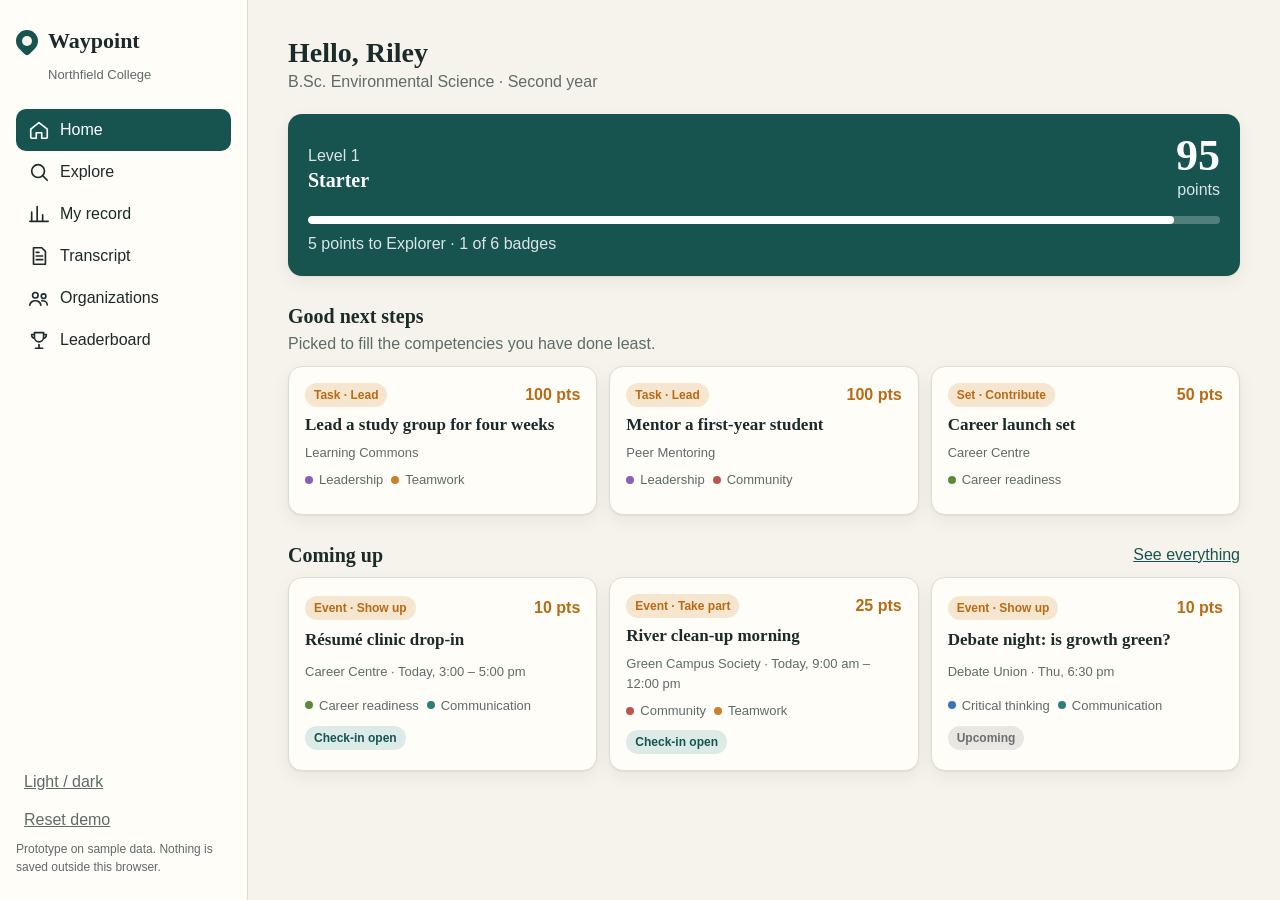
==== app/index.html @ 7ad9df52 "Add Waypoint: front-end prototype of a student engagement app A static single-page app in app/ (no b" ====
<!doctype html>
<html lang="en">
<head>
<meta charset="utf-8">
<meta name="viewport" content="width=device-width, initial-scale=1">
<title>Waypoint</title>
<link rel="icon" href="data:image/svg+xml,%3Csvg xmlns=%27http://www.w3.org/2000/svg%27 viewBox=%270 0 32 32%27%3E%3Ccircle cx=%2716%27 cy=%2716%27 r=%2714%27 fill=%27%2317544f%27/%3E%3Ccircle cx=%2716%27 cy=%2716%27 r=%276%27 fill=%27%23f6f3ec%27/%3E%3C/svg%3E">
<link rel="stylesheet" href="styles.css">
</head>
<body>
<a class="skip" href="#main">Skip to content</a>
<div class="shell">
  <aside class="side" aria-label="Main">
    <div class="brand"><span class="mark" aria-hidden="true"></span><span id="brandName">Waypoint</span></div>
    <div class="college" id="college"></div>
    <nav id="nav" class="nav"></nav>
    <div class="side-foot">
      <button class="link" data-action="theme">Light / dark</button>
      <button class="link" data-action="reset">Reset demo</button>
      <p class="fine">Prototype on sample data. Nothing is saved outside this browser.</p>
    </div>
  </aside>
  <div class="col">
    <header class="top">
      <div class="brand small"><span class="mark" aria-hidden="true"></span><span id="brandName2">Waypoint</span></div>
      <div class="top-actions">
        <button class="link" data-action="theme" aria-label="Switch light or dark">Theme</button>
        <button class="link" data-action="reset">Reset</button>
      </div>
    </header>
    <main id="main" tabindex="-1"></main>
  </div>
  <nav id="tabs" class="tabs" aria-label="Main"></nav>
</div>
<div id="toast" class="toast" role="status" aria-live="polite"></div>
<script src="data.js"></script>
<script src="app.js"></script>
</body>
</html>
---- app/styles.css ----
:root {
  --bg: #f6f3ec; --surface: #fffdf8; --ink: #1b2a2a; --muted: #5d6b69; --line: #e2dccf;
  --brand: #17544f; --brand-ink: #ffffff; --brand-soft: #dcebe7; --accent: #b86a14; --accent-soft: #f6e6cf;
  --ok: #2c6e3f; --ok-soft: #dff0e2; --warn: #8a5a00; --warn-soft: #f7ebc8; --off: #6b6f72; --off-soft: #e9e7e1;
  --hero-bg: #17544f; --hero-ink: #ffffff;
  --radius: 14px; --shadow: 0 1px 2px rgba(27,42,42,.06), 0 6px 18px rgba(27,42,42,.06);
}
:root[data-theme="dark"] {
  --bg: #111817; --surface: #19221f; --ink: #e8ece8; --muted: #9aa8a4; --line: #2b3733;
  --brand: #6fc5ba; --brand-ink: #0e1a18; --brand-soft: #1f3531; --accent: #e9a552; --accent-soft: #3a2c17;
  --hero-bg: #1d4a45; --hero-ink: #eef4f1;
    --ok: #7fce93; --ok-soft: #1d3324; --warn: #e6c36a; --warn-soft: #3a3118; --off: #a3a8a6; --off-soft: #262d2b;
  --shadow: 0 1px 2px rgba(0,0,0,.3);
}
@media (prefers-color-scheme: dark) {
  :root:not([data-theme="light"]) {
    --bg: #111817; --surface: #19221f; --ink: #e8ece8; --muted: #9aa8a4; --line: #2b3733;
    --brand: #6fc5ba; --brand-ink: #0e1a18; --brand-soft: #1f3531; --accent: #e9a552; --accent-soft: #3a2c17;
    --hero-bg: #1d4a45; --hero-ink: #eef4f1;
    --ok: #7fce93; --ok-soft: #1d3324; --warn: #e6c36a; --warn-soft: #3a3118; --off: #a3a8a6; --off-soft: #262d2b;
    --shadow: 0 1px 2px rgba(0,0,0,.3);
  }
}
* { box-sizing: border-box; }
html { -webkit-text-size-adjust: 100%; }
body { margin: 0; background: var(--bg); color: var(--ink);
  font: 16px/1.5 ui-sans-serif, -apple-system, BlinkMacSystemFont, "Segoe UI", Inter, Roboto, sans-serif; }
h1, h2, h3 { font-family: ui-serif, Georgia, "Iowan Old Style", "Times New Roman", serif; line-height: 1.2; margin: 0; font-weight: 600; }
h1 { font-size: 28px; } h2 { font-size: 20px; } h3 { font-size: 17px; }
p { margin: 0; }
a { color: var(--brand); }
button, input, select, textarea { font: inherit; color: inherit; }
:focus-visible { outline: 3px solid var(--accent); outline-offset: 2px; border-radius: 6px; }
main:focus-visible { outline: none; }
.skip { position: absolute; left: -999px; top: 8px; background: var(--surface); padding: 8px 12px; border-radius: 8px; z-index: 50; }
.skip:focus { left: 8px; }

/* Layout: phone first */
.shell { min-height: 100vh; }
.side { display: none; }
.col { min-width: 0; }
.top { display: flex; align-items: center; justify-content: space-between; padding: 12px 16px; position: sticky; top: 0;
  background: var(--bg); border-bottom: 1px solid var(--line); z-index: 10; }
main { padding: 20px 16px 96px; max-width: 1040px; margin: 0 auto; outline: none; overflow-wrap: anywhere; }
.tabs { position: fixed; left: 0; right: 0; bottom: 0; display: flex; background: var(--surface); border-top: 1px solid var(--line);
  padding: 6px 4px calc(6px + env(safe-area-inset-bottom)); z-index: 20; }
.tabs a { flex: 1; min-width: 0; text-align: center; text-decoration: none; color: var(--muted); font-size: 11px; padding: 6px 2px; border-radius: 10px; }
.tabs a svg { display: block; margin: 0 auto 2px; }
.tabs a.on { color: var(--brand); font-weight: 600; background: var(--brand-soft); }

.brand { display: flex; align-items: center; gap: 10px; font-family: ui-serif, Georgia, serif; font-size: 22px; font-weight: 600; }
.brand.small { font-size: 19px; }
.mark { width: 22px; height: 22px; border-radius: 50% 50% 50% 4px; background: var(--brand); transform: rotate(-45deg); position: relative; flex: none; }
.mark::after { content: ""; position: absolute; inset: 6px; border-radius: 50%; background: var(--bg); }
.link { background: none; border: 0; padding: 6px 8px; color: var(--muted); cursor: pointer; text-decoration: underline; border-radius: 6px; }
.link:hover { color: var(--ink); }
.top-actions { display: flex; gap: 2px; }
.fine { font-size: 12px; color: var(--muted); }

@media (min-width: 900px) {
  .shell { display: grid; grid-template-columns: 248px minmax(0, 1fr); }
  .side { display: flex; flex-direction: column; gap: 6px; padding: 24px 16px; border-right: 1px solid var(--line);
    position: sticky; top: 0; height: 100vh; background: var(--surface); }
  .college { color: var(--muted); font-size: 13px; margin: 2px 0 18px 32px; }
  .nav a { display: flex; align-items: center; gap: 10px; padding: 9px 12px; border-radius: 10px; color: var(--ink); text-decoration: none; }
  .nav a:hover { background: var(--off-soft); }
  .nav a.on { background: var(--brand); color: var(--brand-ink); }
  .side-foot { margin-top: auto; display: flex; flex-direction: column; align-items: flex-start; gap: 2px; }
  .top, .tabs { display: none; }
  main { padding: 36px 40px 64px; }
}

/* Blocks */
.stack { display: grid; gap: 16px; }
.head { display: flex; flex-wrap: wrap; align-items: end; justify-content: space-between; gap: 8px 16px; margin-bottom: 4px; }
.sub { color: var(--muted); }
.card { background: var(--surface); border: 1px solid var(--line); border-radius: var(--radius); padding: 16px; box-shadow: var(--shadow); min-width: 0; }
.grid { display: grid; gap: 12px; grid-template-columns: repeat(auto-fill, minmax(min(100%, 280px), 1fr)); }
.row { display: flex; flex-wrap: wrap; align-items: center; gap: 8px; }
.between { justify-content: space-between; }
.sect { margin-top: 12px; }
.sect > h2 { margin-bottom: 10px; }

.hero { background: var(--hero-bg); color: var(--hero-ink); border: 0; padding: 20px; }
.hero .sub { color: inherit; opacity: .85; }
.hero .big { font: 600 44px/1 ui-serif, Georgia, serif; }
.hero .bar { background: rgba(255,255,255,.25); }
.hero .bar > i { background: var(--hero-ink); }
.bar { height: 8px; border-radius: 99px; background: var(--off-soft); overflow: hidden; }
.bar > i { display: block; height: 100%; border-radius: 99px; background: var(--brand); }

.pill { display: inline-flex; align-items: center; gap: 6px; font-size: 12px; font-weight: 600; padding: 3px 9px; border-radius: 99px;
  background: var(--off-soft); color: var(--off); white-space: nowrap; }
.pill.ok { background: var(--ok-soft); color: var(--ok); }
.pill.warn { background: var(--warn-soft); color: var(--warn); }
.pill.live { background: var(--brand-soft); color: var(--brand); }
.pill.accent { background: var(--accent-soft); color: var(--accent); }
.dot { width: 8px; height: 8px; border-radius: 50%; flex: none; }
.comp { display: inline-flex; align-items: center; gap: 6px; font-size: 13px; color: var(--muted); }

.act { display: grid; gap: 8px; text-decoration: none; color: inherit; }
.act:hover { border-color: var(--brand); }
.act .meta { font-size: 13px; color: var(--muted); }
.pts { font-weight: 700; color: var(--accent); white-space: nowrap; }

.btn { display: inline-flex; align-items: center; justify-content: center; gap: 8px; min-height: 44px; padding: 10px 16px;
  border-radius: 10px; border: 1px solid var(--brand); background: var(--brand); color: var(--brand-ink); font-weight: 600; cursor: pointer; text-decoration: none; }
.btn.ghost { background: transparent; color: var(--brand); }
.btn[disabled] { opacity: .5; cursor: not-allowed; }
label { font-weight: 600; display: block; margin-bottom: 6px; }
input[type=text], input[type=search], select, textarea { width: 100%; min-height: 44px; padding: 10px 12px; border-radius: 10px;
  border: 1px solid var(--line); background: var(--surface); }
textarea { min-height: 140px; resize: vertical; }
.filters { display: grid; gap: 10px; grid-template-columns: repeat(auto-fit, minmax(min(100%, 170px), 1fr)); }
.hint { font-size: 13px; color: var(--muted); margin-top: 6px; }
.err { color: #b3261e; font-weight: 600; margin-top: 6px; }
:root[data-theme="dark"] .err { color: #ff9a90; }
.note { border-left: 4px solid var(--accent); background: var(--accent-soft); padding: 10px 12px; border-radius: 0 10px 10px 0; }
.switch { display: flex; align-items: center; gap: 10px; cursor: pointer; font-weight: 400; margin: 0; }
.switch input { width: 20px; height: 20px; accent-color: var(--brand); }

.badge { display: grid; grid-template-columns: 52px minmax(0, 1fr); gap: 12px; align-items: center; }
.medal { width: 52px; height: 52px; border-radius: 50%; display: grid; place-items: center; background: var(--off-soft); color: var(--off);
  font: 700 18px ui-serif, Georgia, serif; border: 2px dashed var(--line); }
.badge.got .medal { background: var(--accent-soft); color: var(--accent); border: 2px solid var(--accent); }

.cmap { display: grid; gap: 10px; }
.cmap .line { display: grid; grid-template-columns: minmax(0, 150px) minmax(0, 1fr) 28px; gap: 10px; align-items: center; font-size: 14px; }
.tl { list-style: none; margin: 0; padding: 0; display: grid; gap: 0; }
.tl li { display: grid; grid-template-columns: 64px minmax(0, 1fr) auto; gap: 10px; padding: 10px 0; border-bottom: 1px solid var(--line); align-items: baseline; }
.tl li:last-child { border-bottom: 0; }
.tl .d { color: var(--muted); font-size: 13px; }

.board { list-style: none; margin: 0; padding: 0; counter-reset: r; }
.board li { counter-increment: r; display: grid; grid-template-columns: 32px minmax(0, 1fr) auto; gap: 10px; padding: 10px 4px; border-bottom: 1px solid var(--line); align-items: center; }
.board li::before { content: counter(r); color: var(--muted); font-weight: 700; text-align: center; }
.board li.me { background: var(--brand-soft); border-radius: 10px; border-bottom-color: transparent; font-weight: 600; }
.seg { display: inline-flex; border: 1px solid var(--line); border-radius: 10px; overflow: hidden; }
.seg button { border: 0; background: transparent; padding: 8px 14px; cursor: pointer; min-height: 40px; }
.seg button[aria-pressed="true"] { background: var(--brand); color: var(--brand-ink); font-weight: 600; }

.avatar { width: 40px; height: 40px; border-radius: 50%; background: var(--brand-soft); color: var(--brand); display: grid; place-items: center; font-weight: 700; flex: none; }
.people { list-style: none; margin: 0; padding: 0; display: grid; gap: 10px; }
.people li { display: flex; gap: 10px; align-items: center; }
.back { display: inline-block; margin-bottom: 8px; color: var(--muted); }

/* Transcript */
.paper { background: #fff; color: #1b2a2a; border: 1px solid #d9d4c7; border-radius: 6px; padding: 28px; box-shadow: var(--shadow); }
.paper h2, .paper h3 { color: #17544f; }
.paper .rule { border: 0; border-top: 2px solid #17544f; margin: 14px 0; }
.paper table { width: 100%; border-collapse: collapse; font-size: 14px; }
.paper th, .paper td { text-align: left; padding: 6px 8px 6px 0; border-bottom: 1px solid #e6e1d5; vertical-align: top; }
.paper .muted { color: #5d6b69; }
.scroll { overflow-x: auto; }

.toast { position: fixed; left: 50%; bottom: 84px; transform: translate(-50%, 20px); background: var(--ink); color: var(--bg);
  padding: 10px 16px; border-radius: 99px; opacity: 0; pointer-events: none; transition: .2s; max-width: calc(100vw - 32px); z-index: 40; text-align: center; }
.toast.show { opacity: 1; transform: translate(-50%, 0); }
@media (min-width: 900px) { .toast { bottom: 28px; } }
@media (prefers-reduced-motion: reduce) { .toast { transition: none; } }

@media print {
  .side, .top, .tabs, .toast, .noprint { display: none !important; }
  .shell { display: block; } main { padding: 0; max-width: none; }
  body { background: #fff; } .paper { border: 0; box-shadow: none; padding: 0; }
}
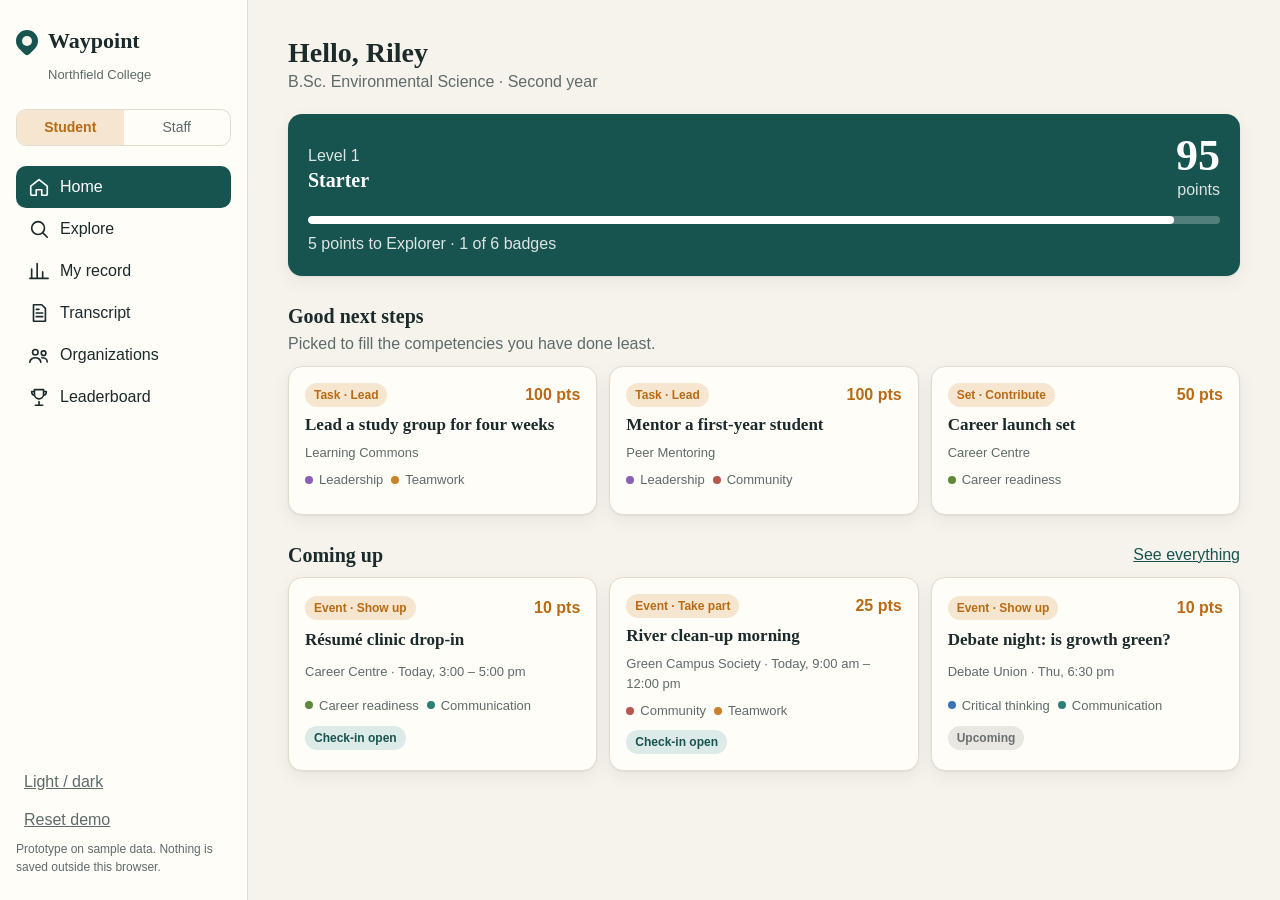
==== commit 1b692f57: "Waypoint: add the staff side A staff view beside the student one, sharing the same browser state: - " ====
--- a/app/index.html
+++ b/app/index.html
@@ -13,6 +13,7 @@
   <aside class="side" aria-label="Main">
     <div class="brand"><span class="mark" aria-hidden="true"></span><span id="brandName">Waypoint</span></div>
     <div class="college" id="college"></div>
+    <div class="roleseg" id="role" role="group" aria-label="View"></div>
     <nav id="nav" class="nav"></nav>
     <div class="side-foot">
       <button class="link" data-action="theme">Light / dark</button>
@@ -24,6 +25,7 @@
     <header class="top">
       <div class="brand small"><span class="mark" aria-hidden="true"></span><span id="brandName2">Waypoint</span></div>
       <div class="top-actions">
+        <a id="roleLink" class="rolelink" href="#/staff/overview">Staff view</a>
         <button class="link" data-action="theme" aria-label="Switch light or dark">Theme</button>
         <button class="link" data-action="reset">Reset</button>
       </div>
@@ -35,5 +37,6 @@
 <div id="toast" class="toast" role="status" aria-live="polite"></div>
 <script src="data.js"></script>
 <script src="app.js"></script>
+<script src="staff.js"></script>
 </body>
 </html>
--- a/app/styles.css
+++ b/app/styles.css
@@ -108,7 +108,7 @@
 .btn.ghost { background: transparent; color: var(--brand); }
 .btn[disabled] { opacity: .5; cursor: not-allowed; }
 label { font-weight: 600; display: block; margin-bottom: 6px; }
-input[type=text], input[type=search], select, textarea { width: 100%; min-height: 44px; padding: 10px 12px; border-radius: 10px;
+input[type=text], input[type=search], input[type=number], select, textarea { width: 100%; min-height: 44px; padding: 10px 12px; border-radius: 10px;
   border: 1px solid var(--line); background: var(--surface); }
 textarea { min-height: 140px; resize: vertical; }
 .filters { display: grid; gap: 10px; grid-template-columns: repeat(auto-fit, minmax(min(100%, 170px), 1fr)); }
@@ -159,6 +159,43 @@
 @media (min-width: 900px) { .toast { bottom: 28px; } }
 @media (prefers-reduced-motion: reduce) { .toast { transition: none; } }
 
+/* ---------- staff side ---------- */
+[hidden] { display: none !important; }
+.roleseg { display: flex; border: 1px solid var(--line); border-radius: 10px; overflow: hidden; margin: 0 0 14px; }
+.roleseg a { flex: 1; text-align: center; padding: 7px 8px; text-decoration: none; color: var(--muted); font-size: 14px; }
+.roleseg a.on { background: var(--accent-soft); color: var(--accent); font-weight: 700; }
+.rolelink { border: 1px solid var(--line); border-radius: 99px; padding: 5px 10px; text-decoration: none; color: var(--ink); font-size: 14px; white-space: nowrap; align-self: center; }
+:root[data-role="staff"] .mark { background: var(--accent); }
+.count { margin-left: auto; background: var(--ink); color: var(--bg); border-radius: 99px; font-size: 12px; font-weight: 700; padding: 1px 7px; }
+.tabs a { position: relative; }
+.tabs .count { position: absolute; top: 2px; left: calc(50% + 6px); margin: 0; }
+.tiles { display: grid; gap: 12px; grid-template-columns: repeat(auto-fit, minmax(min(100%, 150px), 1fr)); }
+.tile { display: block; text-decoration: none; color: inherit; }
+a.tile:hover { border-color: var(--brand); }
+.tile .n { font: 600 34px/1.1 ui-serif, Georgia, serif; }
+.tile .l { color: var(--muted); font-size: 14px; }
+.todo { list-style: none; margin: 6px 0 0; padding: 0; }
+.todo li { display: flex; flex-wrap: wrap; align-items: center; justify-content: space-between; gap: 8px 12px; padding: 10px 0; border-bottom: 1px solid var(--line); }
+.todo li:last-child { border-bottom: 0; padding-bottom: 0; }
+.q { margin: 0; padding: 10px 12px; background: var(--off-soft); border-radius: 10px; white-space: pre-wrap; }
+.rows { list-style: none; margin: 0; padding: 0; display: grid; gap: 10px; }
+.rowitem { display: flex; flex-wrap: wrap; align-items: center; justify-content: space-between; gap: 12px; }
+.rowitem .grow { flex: 1 1 280px; min-width: 0; }
+.meta { font-size: 13px; color: var(--muted); }
+.btn.sm { min-height: 36px; padding: 6px 12px; font-size: 14px; }
+fieldset { border: 1px solid var(--line); border-radius: 12px; padding: 14px; margin: 0; min-width: 0; }
+fieldset.card { padding: 16px; }
+legend { font-weight: 700; padding: 0 6px; }
+.fgrid { display: grid; gap: 14px; grid-template-columns: repeat(auto-fit, minmax(min(100%, 220px), 1fr)); }
+.checks { display: flex; flex-wrap: wrap; gap: 6px 20px; }
+.checks label { font-weight: 400; display: inline-flex; align-items: center; gap: 8px; margin: 0; min-height: 34px; }
+.checks input { width: 18px; height: 18px; accent-color: var(--brand); flex: none; }
+.codebig { font: 700 clamp(34px, 10vw, 76px)/1.1 ui-monospace, SFMono-Regular, Menlo, Consolas, monospace; letter-spacing: .04em; color: var(--brand); padding: 18px 0 10px; }
+.tbl { width: 100%; min-width: 640px; border-collapse: collapse; font-size: 15px; }
+.tbl th { text-align: left; font-size: 13px; color: var(--muted); font-weight: 600; padding: 6px 12px 8px 0; border-bottom: 1px solid var(--line); white-space: nowrap; }
+.tbl td { padding: 10px 12px 10px 0; border-bottom: 1px solid var(--line); vertical-align: top; }
+.tbl tr:last-child td { border-bottom: 0; }
+
 @media print {
   .side, .top, .tabs, .toast, .noprint { display: none !important; }
   .shell { display: block; } main { padding: 0; max-width: none; }
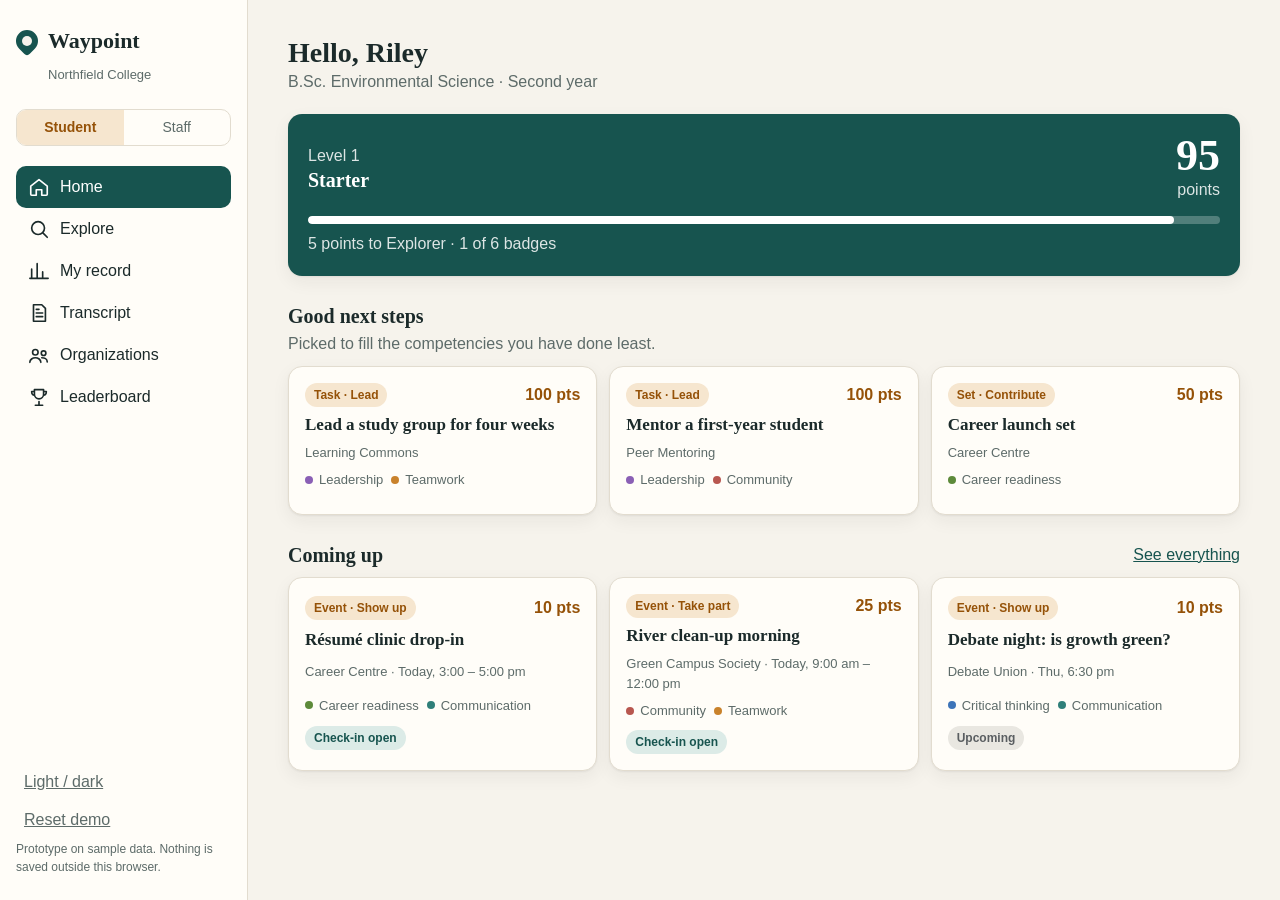
==== commit 5a6c9752: "Waypoint: brand packs, a browser test, and readable default colours Brand packs restyle the app for " ====
--- a/app/index.html
+++ b/app/index.html
@@ -11,19 +11,19 @@
 <a class="skip" href="#main">Skip to content</a>
 <div class="shell">
   <aside class="side" aria-label="Main">
-    <div class="brand"><span class="mark" aria-hidden="true"></span><span id="brandName">Waypoint</span></div>
+    <div class="brand" id="brandSide"><span class="mark" aria-hidden="true"></span><span id="brandName">Waypoint</span></div>
     <div class="college" id="college"></div>
     <div class="roleseg" id="role" role="group" aria-label="View"></div>
     <nav id="nav" class="nav"></nav>
     <div class="side-foot">
       <button class="link" data-action="theme">Light / dark</button>
       <button class="link" data-action="reset">Reset demo</button>
-      <p class="fine">Prototype on sample data. Nothing is saved outside this browser.</p>
+      <p class="fine" id="fine">Prototype on sample data. Nothing is saved outside this browser.</p>
     </div>
   </aside>
   <div class="col">
     <header class="top">
-      <div class="brand small"><span class="mark" aria-hidden="true"></span><span id="brandName2">Waypoint</span></div>
+      <div class="brand small" id="brandTop"><span class="mark" aria-hidden="true"></span><span id="brandName2">Waypoint</span></div>
       <div class="top-actions">
         <a id="roleLink" class="rolelink" href="#/staff/overview">Staff view</a>
         <button class="link" data-action="theme" aria-label="Switch light or dark">Theme</button>
--- a/app/styles.css
+++ b/app/styles.css
@@ -1,13 +1,13 @@
 :root {
   --bg: #f6f3ec; --surface: #fffdf8; --ink: #1b2a2a; --muted: #5d6b69; --line: #e2dccf;
-  --brand: #17544f; --brand-ink: #ffffff; --brand-soft: #dcebe7; --accent: #b86a14; --accent-soft: #f6e6cf;
-  --ok: #2c6e3f; --ok-soft: #dff0e2; --warn: #8a5a00; --warn-soft: #f7ebc8; --off: #6b6f72; --off-soft: #e9e7e1;
+  --brand: #17544f; --brand-ink: #ffffff; --brand-soft: #dcebe7; --accent: #955208; --accent-soft: #f6e6cf; --accent-bright: #c9822b;
+  --ok: #2c6e3f; --ok-soft: #dff0e2; --warn: #8a5a00; --warn-soft: #f7ebc8; --off: #5a5e61; --off-soft: #e9e7e1;
   --hero-bg: #17544f; --hero-ink: #ffffff;
   --radius: 14px; --shadow: 0 1px 2px rgba(27,42,42,.06), 0 6px 18px rgba(27,42,42,.06);
 }
 :root[data-theme="dark"] {
   --bg: #111817; --surface: #19221f; --ink: #e8ece8; --muted: #9aa8a4; --line: #2b3733;
-  --brand: #6fc5ba; --brand-ink: #0e1a18; --brand-soft: #1f3531; --accent: #e9a552; --accent-soft: #3a2c17;
+  --brand: #6fc5ba; --brand-ink: #0e1a18; --brand-soft: #1f3531; --accent: #e9a552; --accent-soft: #3a2c17; --accent-bright: #e9a552;
   --hero-bg: #1d4a45; --hero-ink: #eef4f1;
     --ok: #7fce93; --ok-soft: #1d3324; --warn: #e6c36a; --warn-soft: #3a3118; --off: #a3a8a6; --off-soft: #262d2b;
   --shadow: 0 1px 2px rgba(0,0,0,.3);
@@ -15,7 +15,7 @@
 @media (prefers-color-scheme: dark) {
   :root:not([data-theme="light"]) {
     --bg: #111817; --surface: #19221f; --ink: #e8ece8; --muted: #9aa8a4; --line: #2b3733;
-    --brand: #6fc5ba; --brand-ink: #0e1a18; --brand-soft: #1f3531; --accent: #e9a552; --accent-soft: #3a2c17;
+    --brand: #6fc5ba; --brand-ink: #0e1a18; --brand-soft: #1f3531; --accent: #e9a552; --accent-soft: #3a2c17; --accent-bright: #e9a552;
     --hero-bg: #1d4a45; --hero-ink: #eef4f1;
     --ok: #7fce93; --ok-soft: #1d3324; --warn: #e6c36a; --warn-soft: #3a3118; --off: #a3a8a6; --off-soft: #262d2b;
     --shadow: 0 1px 2px rgba(0,0,0,.3);
@@ -85,7 +85,7 @@
 .hero .sub { color: inherit; opacity: .85; }
 .hero .big { font: 600 44px/1 ui-serif, Georgia, serif; }
 .hero .bar { background: rgba(255,255,255,.25); }
-.hero .bar > i { background: var(--hero-ink); }
+.hero .bar > i { background: var(--hero-bar, var(--hero-ink)); }
 .bar { height: 8px; border-radius: 99px; background: var(--off-soft); overflow: hidden; }
 .bar > i { display: block; height: 100%; border-radius: 99px; background: var(--brand); }
 
@@ -115,14 +115,14 @@
 .hint { font-size: 13px; color: var(--muted); margin-top: 6px; }
 .err { color: #b3261e; font-weight: 600; margin-top: 6px; }
 :root[data-theme="dark"] .err { color: #ff9a90; }
-.note { border-left: 4px solid var(--accent); background: var(--accent-soft); padding: 10px 12px; border-radius: 0 10px 10px 0; }
+.note { border-left: 4px solid var(--accent-bright, var(--accent)); background: var(--accent-soft); padding: 10px 12px; border-radius: 0 10px 10px 0; }
 .switch { display: flex; align-items: center; gap: 10px; cursor: pointer; font-weight: 400; margin: 0; }
 .switch input { width: 20px; height: 20px; accent-color: var(--brand); }
 
 .badge { display: grid; grid-template-columns: 52px minmax(0, 1fr); gap: 12px; align-items: center; }
 .medal { width: 52px; height: 52px; border-radius: 50%; display: grid; place-items: center; background: var(--off-soft); color: var(--off);
   font: 700 18px ui-serif, Georgia, serif; border: 2px dashed var(--line); }
-.badge.got .medal { background: var(--accent-soft); color: var(--accent); border: 2px solid var(--accent); }
+.badge.got .medal { background: var(--accent-soft); color: var(--accent); border: 2px solid var(--accent-bright, var(--accent)); }
 
 .cmap { display: grid; gap: 10px; }
 .cmap .line { display: grid; grid-template-columns: minmax(0, 150px) minmax(0, 1fr) 28px; gap: 10px; align-items: center; font-size: 14px; }
@@ -146,8 +146,8 @@
 
 /* Transcript */
 .paper { background: #fff; color: #1b2a2a; border: 1px solid #d9d4c7; border-radius: 6px; padding: 28px; box-shadow: var(--shadow); }
-.paper h2, .paper h3 { color: #17544f; }
-.paper .rule { border: 0; border-top: 2px solid #17544f; margin: 14px 0; }
+.paper h2, .paper h3 { color: var(--paper-brand, #17544f); }
+.paper .rule { border: 0; border-top: 2px solid var(--paper-brand, #17544f); margin: 14px 0; }
 .paper table { width: 100%; border-collapse: collapse; font-size: 14px; }
 .paper th, .paper td { text-align: left; padding: 6px 8px 6px 0; border-bottom: 1px solid #e6e1d5; vertical-align: top; }
 .paper .muted { color: #5d6b69; }
@@ -196,6 +196,13 @@
 .tbl td { padding: 10px 12px 10px 0; border-bottom: 1px solid var(--line); vertical-align: top; }
 .tbl tr:last-child td { border-bottom: 0; }
 
+/* ---------- brand packs (see app/brand/README.md) ---------- */
+.brandlogo { display: block; width: 100%; max-width: 208px; height: auto; background: #fff; border-radius: 12px; padding: 10px; }
+.brandmark { display: block; height: 38px; width: auto; background: #fff; border-radius: 8px; padding: 3px 6px; }
+:root[data-brand] .college { margin: 8px 0 14px 2px; }
+.paperlogo { display: block; height: 104px; width: auto; margin: 0 0 8px -4px; }
+.foot { margin-top: 28px; max-width: 70ch; }
+
 @media print {
   .side, .top, .tabs, .toast, .noprint { display: none !important; }
   .shell { display: block; } main { padding: 0; max-width: none; }
